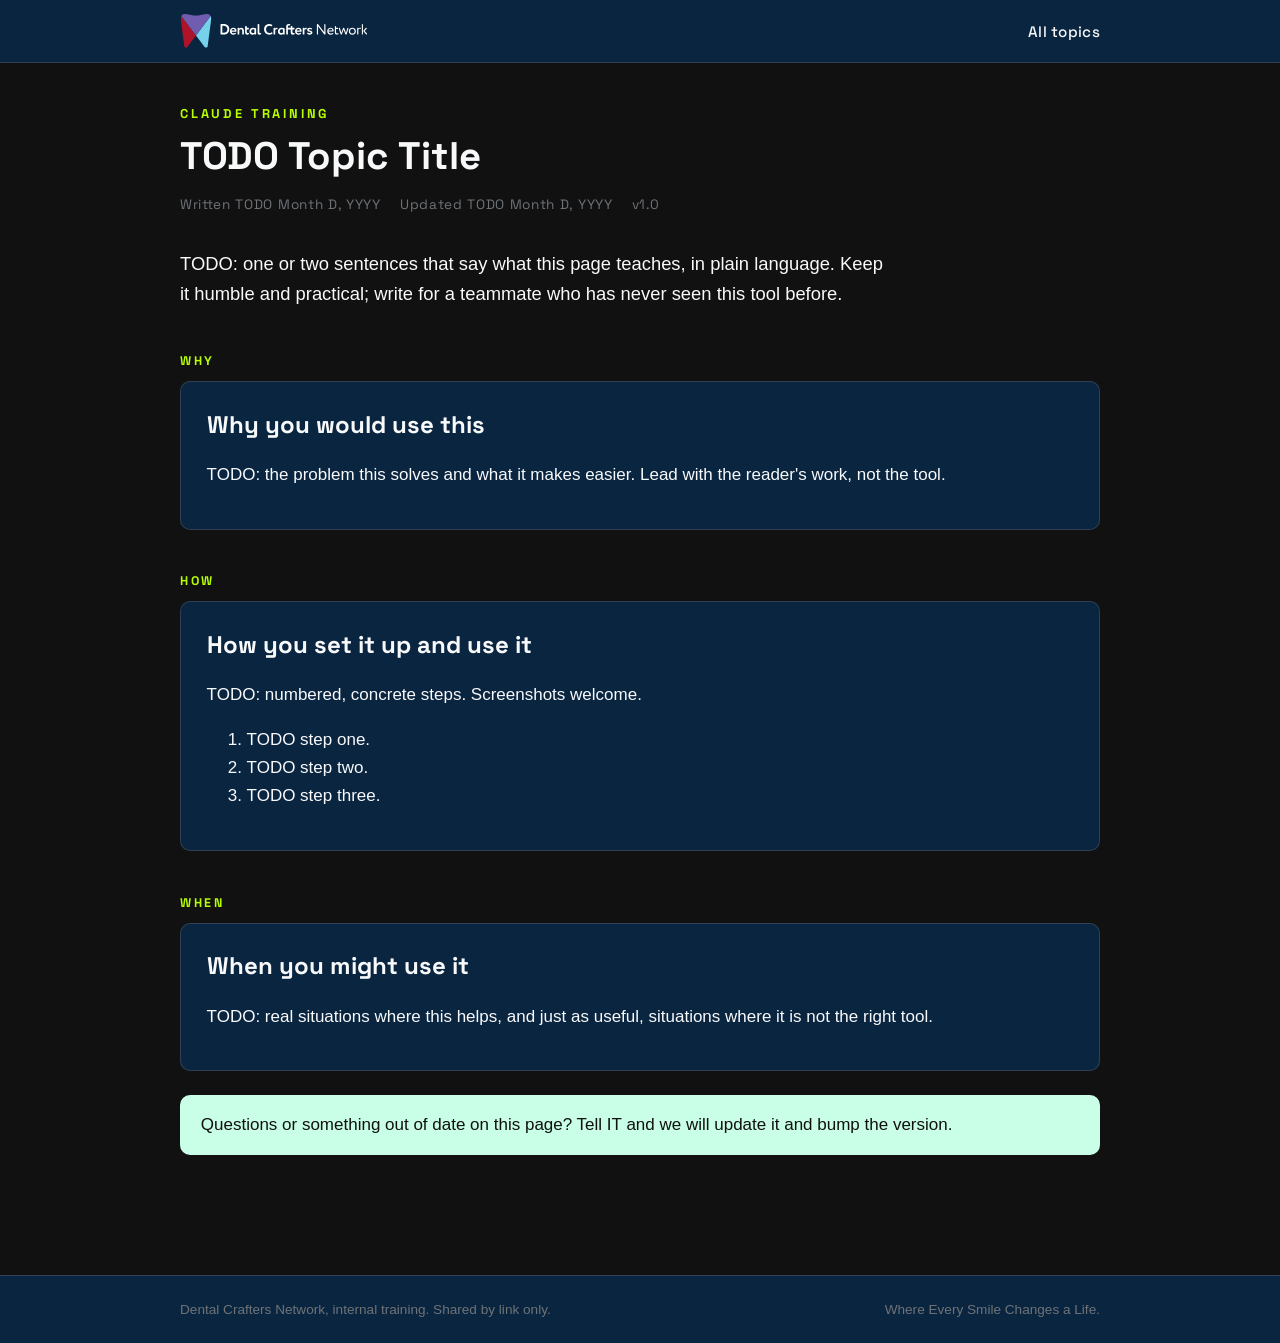
==== topics/_template.html @ 7a0b927e "Add DCN-branded training hub: landing page, topic template, brand assets Static GitHub Pages site fo" ====
<!DOCTYPE html>
<html lang="en">
<head>
  <meta charset="UTF-8">
  <meta name="viewport" content="width=device-width, initial-scale=1.0">
  <meta name="robots" content="noindex, nofollow">
  <!-- 1. Copy this file to topics/<your-topic>.html (keep the underscore
          file itself unlisted). 2. Replace every TODO. 3. Add an entry at the
          top of assets/js/topics.js so it appears on the landing page. -->
  <title>TODO Topic Title | Claude Training Hub | Dental Crafters Network</title>
  <link rel="icon" type="image/svg+xml" href="../assets/logos/dcn-color-icon.svg">
  <link rel="stylesheet" href="../assets/css/site.css">
</head>
<body>

<header class="site-header">
  <div class="inner">
    <a class="logo" href="../index.html" aria-label="Dental Crafters Network home">
      <img src="../assets/logos/dcn-color-horizontal-white-text.svg" alt="Dental Crafters Network">
    </a>
    <nav class="site-nav" aria-label="Main">
      <a href="../index.html">All topics</a>
    </nav>
  </div>
</header>

<main>
  <p class="kicker">Claude Training</p>
  <h1>TODO Topic Title</h1>
  <div class="page-meta">
    <span>Written TODO Month D, YYYY</span>
    <span>Updated TODO Month D, YYYY</span>
    <span>v1.0</span>
  </div>

  <p class="lede">
    TODO: one or two sentences that say what this page teaches, in plain
    language. Keep it humble and practical; write for a teammate who has
    never seen this tool before.
  </p>

  <p class="section-label">Why</p>
  <section class="whw">
    <h2>Why you would use this</h2>
    <p>
      TODO: the problem this solves and what it makes easier. Lead with the
      reader's work, not the tool.
    </p>
  </section>

  <p class="section-label">How</p>
  <section class="whw">
    <h2>How you set it up and use it</h2>
    <p>TODO: numbered, concrete steps. Screenshots welcome.</p>
    <ol>
      <li>TODO step one.</li>
      <li>TODO step two.</li>
      <li>TODO step three.</li>
    </ol>
  </section>

  <p class="section-label">When</p>
  <section class="whw">
    <h2>When you might use it</h2>
    <p>
      TODO: real situations where this helps, and just as useful, situations
      where it is not the right tool.
    </p>
  </section>

  <div class="callout">
    Questions or something out of date on this page? Tell IT and we will
    update it and bump the version.
  </div>
</main>

<footer class="site-footer">
  <div class="inner">
    <span>Dental Crafters Network, internal training. Shared by link only.</span>
    <span>Where Every Smile Changes a Life.</span>
  </div>
</footer>

</body>
</html>
---- assets/css/site.css ----
/* DCN Claude Training Hub — brand stylesheet
   Palette and type per DCN Brand Guidelines (brand-dcn skill).
   Adelle Sans and Microgramma are internal-only licensed fonts and are not
   bundled in this public repo; system stacks stand in for them. */

@font-face {
  font-family: "Space Grotesk";
  src: url("../fonts/SpaceGrotesk-Regular.ttf") format("truetype");
  font-weight: 400;
  font-display: swap;
}
@font-face {
  font-family: "Space Grotesk";
  src: url("../fonts/SpaceGrotesk-Medium.ttf") format("truetype");
  font-weight: 500;
  font-display: swap;
}
@font-face {
  font-family: "Space Grotesk";
  src: url("../fonts/SpaceGrotesk-Bold.ttf") format("truetype");
  font-weight: 700;
  font-display: swap;
}

:root {
  /* DCN brand palette */
  --obsidian: #111111;   /* primary dark background (dominant) */
  --cobalt: #0A2540;     /* headers, footers, panels */
  --chrome: #6E7378;     /* secondary type, dividers */
  --titanium: #F8F9FA;   /* body text on dark, light backgrounds */
  --biolime: #B7FF00;    /* high-energy accent: links, interactive */
  --mint: #C8FFE6;       /* soft highlight panels */
  --dc-blue: #64CBE8;    /* Dental Crafters sub-brand */

  --font-head: "Space Grotesk", "Segoe UI", Arial, sans-serif;
  --font-body: "Segoe UI", -apple-system, "Helvetica Neue", Arial, sans-serif;

  --maxw: 60rem;
}

* { box-sizing: border-box; }

html { scroll-behavior: smooth; }

body {
  margin: 0;
  background: var(--obsidian);
  color: var(--titanium);
  font-family: var(--font-body);
  font-size: 1.0625rem;
  line-height: 1.65;
}

/* ---------- Header / nav ---------- */

.site-header {
  background: var(--cobalt);
  border-bottom: 1px solid rgba(110, 115, 120, 0.35);
  position: sticky;
  top: 0;
  z-index: 10;
}

.site-header .inner {
  max-width: var(--maxw);
  margin: 0 auto;
  padding: 0.9rem 1.25rem;
  display: flex;
  align-items: center;
  gap: 1.5rem;
}

.site-header .logo img {
  height: 2.1rem;
  display: block;
}

.site-nav {
  margin-left: auto;
  display: flex;
  gap: 1.4rem;
}

.site-nav a {
  color: var(--titanium);
  text-decoration: none;
  font-family: var(--font-head);
  font-weight: 500;
  font-size: 0.95rem;
  letter-spacing: 0.02em;
}

.site-nav a:hover,
.site-nav a[aria-current="page"] {
  color: var(--biolime);
}

/* ---------- Layout ---------- */

main {
  max-width: var(--maxw);
  margin: 0 auto;
  padding: 2.5rem 1.25rem 4rem;
}

.kicker {
  font-family: var(--font-head);
  font-weight: 700;
  font-size: 0.8rem;
  letter-spacing: 0.22em;
  text-transform: uppercase;
  color: var(--biolime);
  margin: 0 0 0.6rem;
}

h1 {
  font-family: var(--font-head);
  font-weight: 700;
  font-size: 2.4rem;
  line-height: 1.15;
  margin: 0 0 1rem;
  color: var(--titanium);
}

h2 {
  font-family: var(--font-head);
  font-weight: 700;
  font-size: 1.5rem;
  margin: 2.5rem 0 0.8rem;
  color: var(--titanium);
}

.lede {
  font-size: 1.15rem;
  color: var(--titanium);
  max-width: 44rem;
}

a { color: var(--biolime); }

hr {
  border: none;
  border-top: 1px solid rgba(110, 115, 120, 0.35);
  margin: 2.5rem 0;
}

/* ---------- Topic list (landing page) ---------- */

.topic-list {
  list-style: none;
  margin: 1.5rem 0 0;
  padding: 0;
  display: grid;
  gap: 1rem;
}

.topic-card {
  background: var(--cobalt);
  border: 1px solid rgba(110, 115, 120, 0.35);
  border-radius: 10px;
  padding: 1.3rem 1.5rem;
  transition: border-color 0.15s ease;
}

.topic-card:hover { border-color: var(--biolime); }

.topic-card .meta {
  display: flex;
  flex-wrap: wrap;
  gap: 0.5rem 1.1rem;
  align-items: center;
  font-size: 0.82rem;
  color: var(--chrome);
  margin-bottom: 0.45rem;
  font-family: var(--font-head);
  letter-spacing: 0.04em;
}

.badge {
  display: inline-block;
  font-family: var(--font-head);
  font-weight: 700;
  font-size: 0.72rem;
  letter-spacing: 0.12em;
  text-transform: uppercase;
  padding: 0.18rem 0.6rem;
  border-radius: 999px;
  background: rgba(183, 255, 0, 0.12);
  color: var(--biolime);
}

.badge.external {
  background: rgba(100, 203, 232, 0.14);
  color: var(--dc-blue);
}

.topic-card h3 {
  font-family: var(--font-head);
  font-weight: 700;
  font-size: 1.25rem;
  margin: 0 0 0.4rem;
}

.topic-card h3 a {
  color: var(--titanium);
  text-decoration: none;
}

.topic-card h3 a:hover { color: var(--biolime); }

.topic-card p {
  margin: 0;
  color: var(--titanium);
  opacity: 0.9;
  font-size: 0.97rem;
}

/* ---------- Topic pages: Why / How / When ---------- */

.page-meta {
  display: flex;
  flex-wrap: wrap;
  gap: 0.5rem 1.2rem;
  align-items: center;
  font-family: var(--font-head);
  font-size: 0.85rem;
  letter-spacing: 0.05em;
  color: var(--chrome);
  margin-bottom: 2rem;
}

.section-label {
  font-family: var(--font-head);
  font-weight: 700;
  font-size: 0.78rem;
  letter-spacing: 0.22em;
  text-transform: uppercase;
  color: var(--biolime);
  margin: 2.6rem 0 0.2rem;
}

section.whw {
  background: var(--cobalt);
  border: 1px solid rgba(110, 115, 120, 0.35);
  border-radius: 10px;
  padding: 1.4rem 1.6rem;
  margin: 0.6rem 0 0;
}

section.whw h2 { margin-top: 0; }

.callout {
  background: var(--mint);
  color: var(--obsidian);
  border-radius: 10px;
  padding: 1rem 1.3rem;
  margin: 1.5rem 0;
}

.callout a { color: var(--cobalt); font-weight: 600; }

code, pre {
  font-family: Consolas, "Courier New", monospace;
  font-size: 0.92em;
}

pre {
  background: #0b1520;
  border: 1px solid rgba(110, 115, 120, 0.35);
  border-radius: 8px;
  padding: 1rem 1.2rem;
  overflow-x: auto;
}

/* ---------- Footer ---------- */

.site-footer {
  background: var(--cobalt);
  border-top: 1px solid rgba(110, 115, 120, 0.35);
  margin-top: 2rem;
}

.site-footer .inner {
  max-width: var(--maxw);
  margin: 0 auto;
  padding: 1.4rem 1.25rem;
  font-size: 0.85rem;
  color: var(--chrome);
  display: flex;
  flex-wrap: wrap;
  gap: 0.4rem 1.5rem;
  justify-content: space-between;
}

@media (max-width: 640px) {
  h1 { font-size: 1.9rem; }
  .site-header .inner { flex-wrap: wrap; gap: 0.6rem 1rem; }
  .site-nav { margin-left: 0; }
}
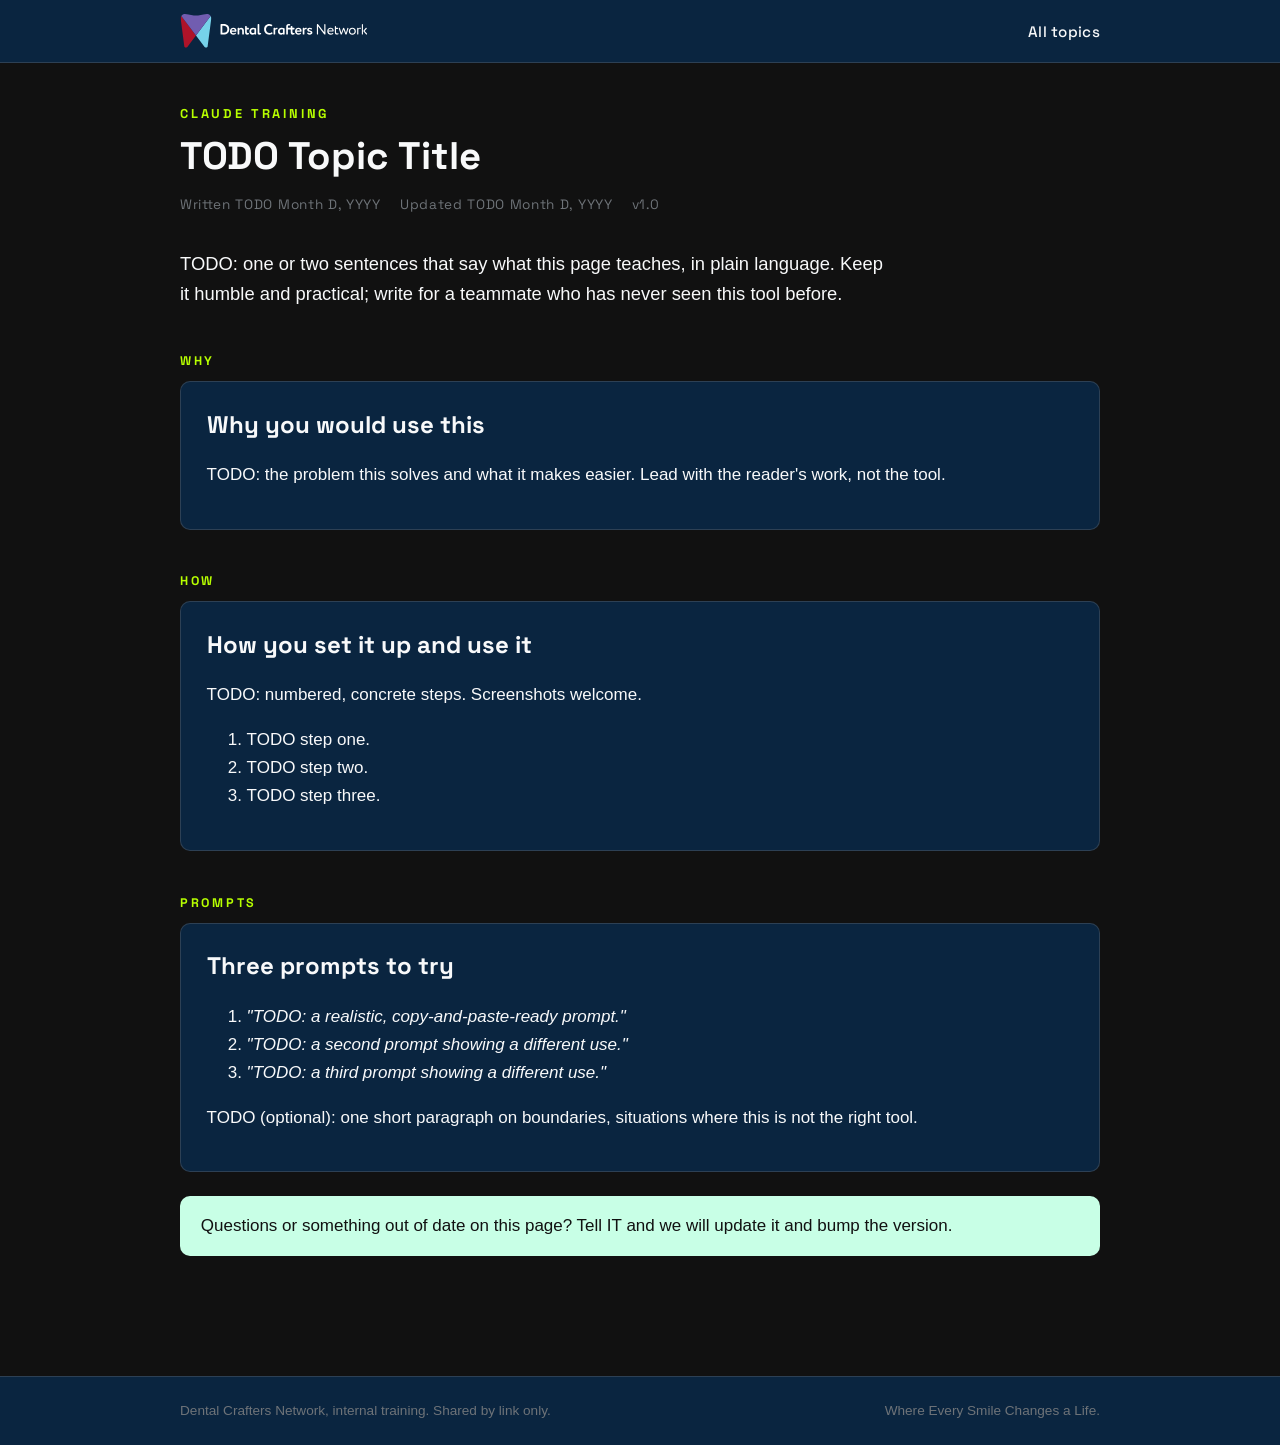
==== commit 37ad31eb: "Replace When sections with three prompt examples; drop SOP terminology Both training pages now end w" ====
--- a/topics/_template.html
+++ b/topics/_template.html
@@ -59,12 +59,17 @@
     </ol>
   </section>
 
-  <p class="section-label">When</p>
+  <p class="section-label">Prompts</p>
   <section class="whw">
-    <h2>When you might use it</h2>
+    <h2>Three prompts to try</h2>
+    <ol>
+      <li><em>"TODO: a realistic, copy-and-paste-ready prompt."</em></li>
+      <li><em>"TODO: a second prompt showing a different use."</em></li>
+      <li><em>"TODO: a third prompt showing a different use."</em></li>
+    </ol>
     <p>
-      TODO: real situations where this helps, and just as useful, situations
-      where it is not the right tool.
+      TODO (optional): one short paragraph on boundaries, situations where
+      this is not the right tool.
     </p>
   </section>
 
--- a/assets/css/site.css
+++ b/assets/css/site.css
@@ -146,44 +146,67 @@
 
 /* ---------- Topic list (landing page) ---------- */
 
+.list-note {
+  font-size: 0.85rem;
+  color: var(--chrome);
+  margin: 0.2rem 0 0;
+}
+
 .topic-list {
   list-style: none;
-  margin: 1.5rem 0 0;
+  margin: 1.2rem 0 0;
   padding: 0;
   display: grid;
-  gap: 1rem;
+  gap: 0.55rem;
 }
 
 .topic-card {
+  position: relative;
   background: var(--cobalt);
   border: 1px solid rgba(110, 115, 120, 0.35);
-  border-radius: 10px;
-  padding: 1.3rem 1.5rem;
+  border-radius: 8px;
+  padding: 0.75rem 1.1rem;
   transition: border-color 0.15s ease;
+  cursor: pointer;
 }
 
 .topic-card:hover { border-color: var(--biolime); }
 
+/* Stretch the title link over the whole card so the full box is clickable */
+.topic-card h3 a::after {
+  content: "";
+  position: absolute;
+  inset: 0;
+}
+
+.topic-card .row {
+  display: flex;
+  flex-wrap: wrap;
+  align-items: baseline;
+  gap: 0.3rem 1rem;
+  justify-content: space-between;
+}
+
 .topic-card .meta {
   display: flex;
   flex-wrap: wrap;
-  gap: 0.5rem 1.1rem;
+  gap: 0.4rem 0.9rem;
   align-items: center;
-  font-size: 0.82rem;
+  font-size: 0.75rem;
   color: var(--chrome);
-  margin-bottom: 0.45rem;
   font-family: var(--font-head);
   letter-spacing: 0.04em;
+  white-space: nowrap;
 }
 
 .badge {
   display: inline-block;
   font-family: var(--font-head);
   font-weight: 700;
-  font-size: 0.72rem;
-  letter-spacing: 0.12em;
+  font-size: 0.66rem;
+  letter-spacing: 0.1em;
   text-transform: uppercase;
-  padding: 0.18rem 0.6rem;
+  padding: 0.12rem 0.55rem;
   border-radius: 999px;
   background: rgba(183, 255, 0, 0.12);
   color: var(--biolime);
@@ -194,11 +217,26 @@
   color: var(--dc-blue);
 }
 
+.badge.audience-beginner {
+  background: rgba(200, 255, 230, 0.16);
+  color: var(--mint);
+}
+
+.badge.audience-intermediate {
+  background: rgba(183, 255, 0, 0.12);
+  color: var(--biolime);
+}
+
+.badge.audience-advanced {
+  background: rgba(174, 19, 42, 0.25);
+  color: #FF8FA0;
+}
+
 .topic-card h3 {
   font-family: var(--font-head);
   font-weight: 700;
-  font-size: 1.25rem;
-  margin: 0 0 0.4rem;
+  font-size: 1.05rem;
+  margin: 0;
 }
 
 .topic-card h3 a {
@@ -206,13 +244,15 @@
   text-decoration: none;
 }
 
-.topic-card h3 a:hover { color: var(--biolime); }
+.topic-card h3 a:hover,
+.topic-card:hover h3 a { color: var(--biolime); }
 
 .topic-card p {
-  margin: 0;
-  color: var(--titanium);
-  opacity: 0.9;
-  font-size: 0.97rem;
+  margin: 0.25rem 0 0;
+  color: var(--titanium);
+  opacity: 0.8;
+  font-size: 0.88rem;
+  line-height: 1.5;
 }
 
 /* ---------- Topic pages: Why / How / When ---------- */
